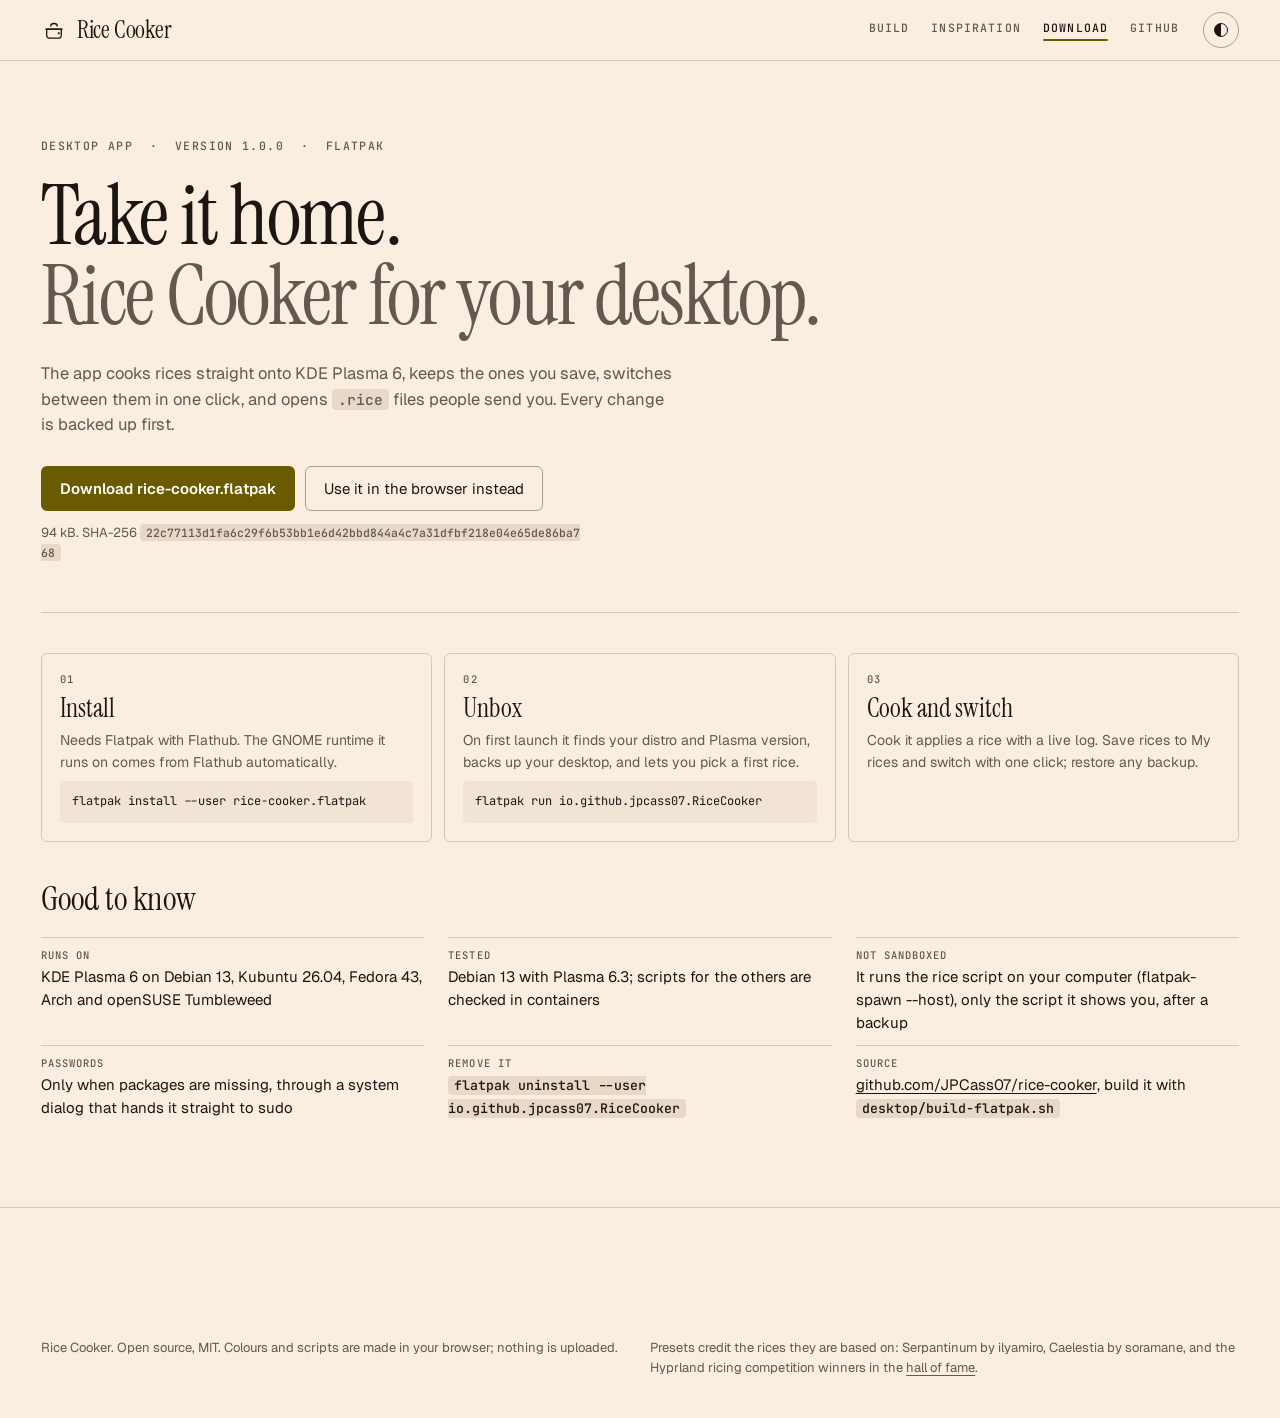
==== download.html @ 27a43679 "Real pages: Build, Inspiration and Download with their own tab titles and URLs - inspiration.html: c" ====
<!doctype html>
<html lang="en">
<head>
<meta charset="utf-8">
<meta name="viewport" content="width=device-width, initial-scale=1">
<title>Download · Rice Cooker</title>
<meta name="description" content="Download the Rice Cooker desktop app for KDE Plasma 6: a Flatpak that applies rices, keeps your saved ones and opens shared .rice files.">
<link rel="icon" href="data:image/svg+xml,%3Csvg xmlns=%22http://www.w3.org/2000/svg%22 viewBox=%220 0 32 32%22%3E%3Crect width=%2232%22 height=%2232%22 rx=%226%22 fill=%22%230A0A0A%22/%3E%3Cpath d=%22M7 15h18v7a4 4 0 0 1-4 4H11a4 4 0 0 1-4-4z%22 fill=%22none%22 stroke=%22%23E9E9E9%22 stroke-width=%221.6%22/%3E%3Cpath d=%22M6 15h20M12 11c0-2 2-3 4-3s4 1 4 3%22 fill=%22none%22 stroke=%22%23E9E9E9%22 stroke-width=%221.6%22 stroke-linecap=%22round%22/%3E%3Ccircle cx=%2222%22 cy=%2220%22 r=%221.5%22 fill=%22%23E6D675%22/%3E%3C/svg%3E">
<link rel="preconnect" href="https://fonts.googleapis.com">
<link rel="preconnect" href="https://fonts.gstatic.com" crossorigin>
<link href="https://fonts.googleapis.com/css2?family=Fira+Code:wght@400;500&family=Geist:wght@400;500;600&family=Instrument+Serif:ital@0;1&family=Inter:wght@400;500;600&family=JetBrains+Mono:wght@400;500;700&family=Noto+Sans:wght@400;500&display=swap" rel="stylesheet">
<script>try { const t = localStorage.getItem('rc.theme'); if (t) document.documentElement.dataset.theme = t; } catch (e) {}</script>
<link rel="stylesheet" href="css/style.css">
</head>
<body class="page">
<header class="nav">
  <div class="wrap nav-row">
    <a class="brand" href="index.html" aria-label="Rice Cooker home">
      <svg class="brand-icon" viewBox="0 0 32 32" aria-hidden="true"><path d="M7 15h18v7a4 4 0 0 1-4 4H11a4 4 0 0 1-4-4z"/><path d="M6 15h20M12 11c0-2 2-3 4-3s4 1 4 3"/><circle class="dot" cx="22" cy="20" r="1.5"/></svg>
      <span>Rice Cooker</span>
    </a>
    <nav class="links" aria-label="Pages">
      <a href="index.html">Build</a>
      <a href="inspiration.html">Inspiration</a>
      <a href="download.html" aria-current="page">Download</a>
      <a href="https://github.com/JPCass07/rice-cooker">GitHub</a>
    </nav>
    <button class="theme-btn" id="themeBtn" type="button" aria-label="Switch light or dark theme"><span class="sun"></span></button>
  </div>
</header>
<main class="wrap sub-page">
  <section class="sub-hero dl-hero">
    <div>
      <p class="kicker">Desktop app &nbsp;·&nbsp; Version 1.0.0 &nbsp;·&nbsp; Flatpak</p>
      <h1>Take it home.<br><span>Rice Cooker for your desktop.</span></h1>
      <p class="lede">The app cooks rices straight onto KDE Plasma 6, keeps the ones you save, switches between them in one click, and opens <code>.rice</code> files people send you. Every change is backed up first.</p>
      <div class="hero-cta">
        <a class="btn primary" href="https://github.com/JPCass07/rice-cooker/releases/latest/download/rice-cooker.flatpak">Download rice-cooker.flatpak</a>
        <a class="btn" href="index.html">Use it in the browser instead</a>
      </div>
      <p class="cta-note">94 kB. SHA-256 <code class="sha">22c77113d1fa6c29f6b53bb1e6d42bbd844a4c7a31dfbf218e04e65de86ba768</code></p>
    </div>
  </section>

  <section class="steps-grid">
    <div class="step-card"><span class="lab-mono">01</span><h3>Install</h3><p>Needs Flatpak with Flathub. The GNOME runtime it runs on comes from Flathub automatically.</p><pre class="code">flatpak install --user rice-cooker.flatpak</pre></div>
    <div class="step-card"><span class="lab-mono">02</span><h3>Unbox</h3><p>On first launch it finds your distro and Plasma version, backs up your desktop, and lets you pick a first rice.</p><pre class="code">flatpak run io.github.jpcass07.RiceCooker</pre></div>
    <div class="step-card"><span class="lab-mono">03</span><h3>Cook and switch</h3><p>Cook it applies a rice with a live log. Save rices to My rices and switch with one click; restore any backup.</p></div>
  </section>

  <section class="insp-section facts">
    <h2>Good to know</h2>
    <dl class="ub-facts">
      <div><dt>Runs on</dt><dd>KDE Plasma 6 on Debian 13, Kubuntu 26.04, Fedora 43, Arch and openSUSE Tumbleweed</dd></div>
      <div><dt>Tested</dt><dd>Debian 13 with Plasma 6.3; scripts for the others are checked in containers</dd></div>
      <div><dt>Not sandboxed</dt><dd>It runs the rice script on your computer (flatpak-spawn --host), only the script it shows you, after a backup</dd></div>
      <div><dt>Passwords</dt><dd>Only when packages are missing, through a system dialog that hands it straight to sudo</dd></div>
      <div><dt>Remove it</dt><dd><code>flatpak uninstall --user io.github.jpcass07.RiceCooker</code></dd></div>
      <div><dt>Source</dt><dd><a href="https://github.com/JPCass07/rice-cooker">github.com/JPCass07/rice-cooker</a>, build it with <code>desktop/build-flatpak.sh</code></dd></div>
    </dl>
  </section>
</main>
<footer class="foot wrap">
  <div class="foot-row">
    <span>Rice Cooker. Open source, MIT. Colours and scripts are made in your browser; nothing is uploaded.</span>
    <span>Presets credit the rices they are based on: Serpantinum by ilyamiro, Caelestia by soramane, and the Hyprland ricing competition winners in the <a href="https://hypr.land/hall_of_fame">hall of fame</a>.</span>
  </div>
</footer>
<script src="js/site.js"></script>
</body>
</html>
---- css/style.css ----
/* Rice Cooker. Design language shared with Julio's portfolio and Flytrap:
   near-black ground, one accent used sparingly, Instrument Serif headlines with a
   grey second line, Geist text, JetBrains Mono labels, hairline rules, strict grid.
   The chrome stays neutral; only --accent follows the rice you are building
   (app.js sets it, contrast-checked against the ground). The preview desktop
   gets the full palette through --p-* on #desk. */
:root {
  --ground: #0A0A0A;
  --surface: #121212;
  --surface-2: #1C1C1C;
  --ink: #E9E9E9;
  --ink-2: #929292;
  --line: rgba(255, 255, 255, .13);
  --line-2: rgba(255, 255, 255, .22);
  --accent: #E6D675;
  --on-accent: #0A0A0A;
  --ok: #4CC38A; --warn: #FFB000; --fail: #FF5555;

  --serif: "Instrument Serif", ui-serif, Georgia, serif;
  --sans: "Geist", ui-sans-serif, system-ui, sans-serif;
  --mono: "JetBrains Mono", ui-monospace, monospace;
  --step-hero: clamp(2.6rem, 6.6vw, 6.4rem);
  --step-h2: clamp(1.7rem, 2.6vw, 2.5rem);
  --radius: 6px;
  --max: 1440px;
  --margin: clamp(16px, 3.2vw, 48px);
  --gap: clamp(14px, 1.6vw, 24px);
  --ease: cubic-bezier(.2, .7, .2, 1);
  color-scheme: dark;
}
@media (prefers-color-scheme: light) {
  :root:not([data-theme="dark"]) {
    --ground: #FAEEE1; --surface: #F1E4D5; --surface-2: #E7D8C7;
    --ink: #1B1612; --ink-2: #625950; --line: rgba(41, 32, 24, .18); --line-2: rgba(41, 32, 24, .38);
    --ok: #1F7A4A; --warn: #8A6100; --fail: #C0362C; color-scheme: light;
  }
}
:root[data-theme="light"] {
  --ground: #FAEEE1; --surface: #F1E4D5; --surface-2: #E7D8C7;
  --ink: #1B1612; --ink-2: #625950; --line: rgba(41, 32, 24, .18); --line-2: rgba(41, 32, 24, .38);
  --ok: #1F7A4A; --warn: #8A6100; --fail: #C0362C; color-scheme: light;
}
:root[data-theme="dark"] { color-scheme: dark; }

/* ---------- base ---------- */
*, *::before, *::after { box-sizing: border-box; }
[hidden] { display: none !important; }
html { scroll-behavior: smooth; -webkit-text-size-adjust: 100%; }
body { margin: 0; background: var(--ground); color: var(--ink); font: 400 15px/1.55 var(--sans); -webkit-font-smoothing: antialiased; overflow-x: hidden; }
h1, h2, h3, p, ul, figure { margin: 0; }
ul { padding: 0; list-style: none; }
a { color: inherit; text-underline-offset: 3px; text-decoration-thickness: 1px; }
button, input, select, textarea { font: inherit; color: inherit; }
::selection { background: var(--accent); color: var(--on-accent); }
:focus-visible { outline: 2px solid var(--accent); outline-offset: 2px; }
code { font: 500 .88em var(--mono); background: var(--surface-2); padding: 1px 6px; border-radius: 4px; }
small { color: var(--ink-2); font-weight: 400; }
.wrap { width: 100%; max-width: var(--max); margin: 0 auto; padding: 0 var(--margin); }
.sub { color: var(--ink-2); }

/* ---------- nav ---------- */
.nav { position: sticky; top: 0; z-index: 30; background: color-mix(in srgb, var(--ground) 86%, transparent); backdrop-filter: blur(12px); border-bottom: 1px solid var(--line); }
.nav-row { display: flex; align-items: center; gap: 24px; height: 60px; }
.brand { display: flex; align-items: center; gap: 10px; text-decoration: none; margin-right: auto; }
.brand span { font: 400 24px/1 var(--serif); letter-spacing: -.01em; }
.brand-icon { width: 26px; height: 26px; fill: none; stroke: var(--ink); stroke-width: 1.6; stroke-linecap: round; stroke-linejoin: round; }
.brand-icon .dot { fill: var(--accent); stroke: none; }
.links { display: flex; gap: 22px; }
.links a { font: 500 11.5px var(--mono); text-transform: uppercase; letter-spacing: .1em; color: var(--ink-2); text-decoration: none; }
.links a:hover { color: var(--ink); }
.theme-btn { width: 36px; height: 36px; border-radius: 50%; border: 1px solid var(--line-2); background: transparent; cursor: pointer; display: grid; place-items: center; }
.theme-btn .sun { width: 14px; height: 14px; border-radius: 50%; background: linear-gradient(90deg, var(--ink) 50%, transparent 50%); border: 1.5px solid var(--ink); }

/* ---------- hero ---------- */
.hero { display: grid; grid-template-columns: repeat(12, minmax(0, 1fr)); column-gap: var(--gap); align-items: center; padding-top: clamp(40px, 6vw, 88px); padding-bottom: clamp(28px, 4vw, 56px); }
.hero-copy { grid-column: 1 / span 7; }
.kicker { font: 500 11.5px var(--mono); text-transform: uppercase; letter-spacing: .12em; color: var(--ink-2); margin-bottom: 22px; }
.hero h1 { font: 400 var(--step-hero)/.95 var(--serif); letter-spacing: -.02em; }
.hero h1 span { color: var(--ink-2); }
.lede { margin-top: 26px; max-width: 58ch; color: var(--ink-2); font-size: 16.5px; }
.pills { display: flex; flex-wrap: wrap; gap: 8px; margin-top: 26px; }
.pills li { font: 500 12px var(--mono); padding: 5px 12px; border: 1px solid var(--line-2); border-radius: 99px; }
.hero-art { grid-column: 8 / span 5; position: relative; }
.pen { width: 100%; height: auto; overflow: visible; }
.pen .rings circle { fill: none; stroke: var(--line); stroke-width: 1; }
.pen .ink { fill: none; stroke: var(--ink); stroke-width: 1.6; stroke-linecap: round; stroke-linejoin: round; }
.pen .thin { stroke-width: 1.1; stroke: var(--ink-2); }
.pen .led { fill: var(--accent); }
.pen .steam path { fill: none; stroke: var(--ink-2); stroke-width: 1.4; stroke-linecap: round; stroke-dasharray: 60; stroke-dashoffset: 60; animation: steam 3.2s var(--ease) infinite; }
.pen .steam path:nth-child(2) { animation-delay: .5s; }
.pen .steam path:nth-child(3) { animation-delay: 1s; }
@keyframes steam { 0% { stroke-dashoffset: 60; opacity: 0; } 30% { opacity: 1; } 70% { stroke-dashoffset: 0; opacity: .8; } 100% { stroke-dashoffset: -60; opacity: 0; } }
.label { position: absolute; font: 500 11px var(--mono); color: var(--ink-2); display: flex; align-items: center; gap: 8px; white-space: nowrap; }
.label::before { content: ''; width: 28px; height: 1px; background: var(--ink-2); }
.l1 { left: 0; top: 12%; }
.l2 { right: 0; bottom: 6%; flex-direction: row-reverse; }

/* ---------- toolbar ---------- */
.toolbar { display: flex; flex-wrap: wrap; align-items: end; gap: 16px 28px; padding-top: 18px; padding-bottom: 18px; border-top: 1px solid var(--line); border-bottom: 1px solid var(--line); }
.field { display: flex; flex-direction: column; gap: 6px; min-width: 0; }
.field.grow { flex: 1; }
.field > span, .lab-mono { font: 500 10.5px var(--mono); text-transform: uppercase; letter-spacing: .12em; color: var(--ink-2); }
.preset-bar { display: flex; flex-wrap: wrap; gap: 6px; }
select, input[type=text], input[type=url], input[type=number] {
  background: var(--surface); border: 1px solid var(--line-2); border-radius: var(--radius); padding: 7px 10px; min-height: 36px; max-width: 100%;
}
#presetSel { min-width: 220px; }
.btn { display: inline-flex; align-items: center; justify-content: center; gap: 6px; min-height: 36px; padding: 7px 13px; border-radius: var(--radius); cursor: pointer;
  background: transparent; border: 1px solid var(--line-2); white-space: nowrap; font-size: 13.5px; transition: border-color .15s, background .15s; }
.btn:hover { border-color: var(--ink); }
.btn.primary { background: var(--accent); color: var(--on-accent); border-color: transparent; font-weight: 600; }
.btn.primary:hover { filter: brightness(1.06); }
.btn.ghost { border-color: transparent; color: var(--ink-2); }
.btn.small { min-height: 30px; padding: 4px 10px; font-size: 12.5px; }
.btn[disabled] { opacity: .4; cursor: not-allowed; }
.seg { display: inline-flex; flex-wrap: wrap; border: 1px solid var(--line-2); border-radius: var(--radius); padding: 3px; gap: 2px; }
.seg button { border: 0; background: transparent; padding: 6px 11px; border-radius: 4px; cursor: pointer; min-height: 30px; font-size: 13px; color: var(--ink-2); }
.seg button:hover { color: var(--ink); }
.seg button[aria-pressed=true] { background: var(--ink); color: var(--ground); font-weight: 600; }
.seg.small button { padding: 4px 10px; min-height: 28px; font-size: 12.5px; }

/* ---------- layout ---------- */
.layout { display: grid; gap: var(--gap); padding-top: var(--gap); padding-bottom: 60px; grid-template-columns: minmax(320px, 400px) minmax(0, 1fr); grid-template-areas: "controls stage" "controls output"; align-items: start; }
.controls { grid-area: controls; position: sticky; top: 76px; max-height: calc(100vh - 92px); display: flex; flex-direction: column; border: 1px solid var(--line); border-radius: var(--radius); background: var(--surface); overflow: hidden; }
.stage { grid-area: stage; min-width: 0; }
.output { grid-area: output; min-width: 0; border-top: 1px solid var(--line); padding-top: 28px; margin-top: 12px; }

.tabs-wrap { position: relative; border-bottom: 1px solid var(--line); flex-shrink: 0; }
.tabs { position: relative; flex-shrink: 0; display: flex; overflow-x: auto; scrollbar-width: none; overscroll-behavior-x: contain; }
.tabs::-webkit-scrollbar { display: none; }
.tabs button { flex: 0 0 auto; border: 0; background: none; cursor: pointer; padding: 14px 14px 12px; display: flex; align-items: baseline; gap: 6px;
  font: 500 11px var(--mono); text-transform: uppercase; letter-spacing: .08em; color: var(--ink-2); white-space: nowrap; transition: color .25s var(--ease); }
.tabs button b { font-weight: 500; opacity: .55; }
.tabs button:hover { color: var(--ink); }
.tabs button[aria-selected=true] { color: var(--ink); }
.tabs button[aria-selected=true] b { opacity: 1; color: var(--accent); }
.tab-ink { position: absolute; left: 0; bottom: 0; height: 2px; width: 0; background: var(--accent); border-radius: 2px; transition: transform .45s var(--ease), width .45s var(--ease); pointer-events: none; }
/* fades say "there's more this way" and sit over the strip edges */
.tabs-row { display: flex; align-items: stretch; }
.strip-box { position: relative; flex: 1; min-width: 0; }
.strip-box::before, .strip-box::after { content: ''; position: absolute; top: 0; bottom: 0; width: 44px; pointer-events: none; opacity: 0; transition: opacity .25s; z-index: 1; }
.strip-box::before { left: 0; background: linear-gradient(90deg, var(--surface), transparent); }
.strip-box::after { right: 0; background: linear-gradient(270deg, var(--surface), transparent); }
.strip-box.more-l::before, .strip-box.more-r::after { opacity: 1; }
/* Inspiration: a keynote pinned beside the stages, not one of them */
.keynote { flex: none; display: flex; align-items: center; gap: 7px; border: 0; border-left: 1px solid var(--line); background: none; cursor: pointer; padding: 0 14px;
  font: italic 400 17px var(--serif); color: var(--ink-2); transition: color .2s, background .2s; }
.keynote::before { content: ''; width: 6px; height: 6px; border-radius: 50%; background: var(--accent); opacity: .7; }
.keynote:hover { color: var(--ink); }
.keynote[aria-pressed=true] { color: var(--ink); background: color-mix(in srgb, var(--accent) 12%, transparent); }
.keynote[aria-pressed=true]::before { opacity: 1; }
.tab-ink { transition: transform .45s var(--ease), width .45s var(--ease), opacity .2s; }
.stage-meter { padding: 10px 16px 12px; border-top: 1px solid var(--line); }
.sm-text { display: flex; justify-content: space-between; gap: 10px; font: 500 10.5px var(--mono); text-transform: uppercase; letter-spacing: .08em; color: var(--ink-2); margin-bottom: 8px; }
.sm-text b { color: var(--ink); font-weight: 500; margin-left: 6px; }
.sm-bar { display: flex; gap: 4px; }
.sm-bar button { flex: 1; height: 4px; border: 0; padding: 0; border-radius: 4px; background: var(--line-2); cursor: pointer; transition: background .35s var(--ease), transform .2s var(--ease); }
.sm-bar button:hover { transform: scaleY(1.8); }
.sm-bar button.done { background: color-mix(in srgb, var(--accent) 55%, transparent); }
.sm-bar button.on { background: var(--accent); }
.up-next { display: flex; align-items: center; justify-content: space-between; gap: 10px; margin-top: 28px; padding-top: 16px; border-top: 1px solid var(--line); }
.up-next .btn b { font: 500 11px var(--mono); color: var(--accent); }
.tab-body { overflow-y: auto; padding: 20px 18px 30px; }

.group { margin-bottom: 26px; }
.group > h3 { font: 400 24px/1.1 var(--serif); margin-bottom: 12px; display: flex; flex-wrap: wrap; align-items: baseline; gap: 8px; }
.group > h3 small { font: 500 10.5px var(--mono); text-transform: uppercase; letter-spacing: .1em; }
.hint { color: var(--ink-2); font-size: 13px; margin: 4px 0 10px; }
.row { display: grid; gap: 6px; margin-bottom: 14px; }
.row > label, .row > .lab { font: 500 10.5px var(--mono); text-transform: uppercase; letter-spacing: .1em; color: var(--ink-2); display: flex; justify-content: space-between; gap: 8px; align-items: center; }
.row > label b { font-weight: 500; color: var(--ink); text-transform: none; letter-spacing: 0; }
.row select { width: 100%; }
.row-inline { display: flex; flex-wrap: wrap; align-items: center; gap: 8px; }

.toggle { display: flex; align-items: center; gap: 11px; padding: 8px 0; cursor: pointer; font-size: 14px; border-bottom: 1px solid var(--line); }
.toggle input { appearance: none; width: 32px; height: 18px; border-radius: 99px; border: 1px solid var(--line-2); background: transparent; position: relative; cursor: pointer; flex-shrink: 0; margin: 0; transition: background .15s; }
.toggle input::after { content: ''; position: absolute; top: 2px; left: 2px; width: 12px; height: 12px; border-radius: 50%; background: var(--ink-2); transition: transform .15s var(--ease); }
.toggle input:checked { background: var(--accent); border-color: var(--accent); }
.toggle input:checked::after { transform: translateX(14px); background: var(--on-accent); }
.toggle .t-text { flex: 1; }
input[type=range] { width: 100%; accent-color: var(--accent); }

.cdots { display: inline-flex; gap: 3px; }
.cdot { width: 7px; height: 7px; border-radius: 50%; background: var(--ok); }
.cdot.alt { background: var(--warn); }
.cdot.no { background: var(--fail); }
.incompat { font-size: 13px; color: var(--fail); border: 1px solid color-mix(in srgb, var(--fail) 45%, transparent); border-radius: var(--radius); padding: 8px 11px; margin-top: 6px; line-height: 1.45; }
.altnote { font-size: 12.5px; color: var(--warn); margin-top: 4px; }

/* palette cards */
.pal-grid { display: grid; grid-template-columns: repeat(auto-fill, minmax(108px, 1fr)); gap: 8px; }
.pal { border: 1px solid var(--line-2); border-radius: var(--radius); padding: 8px; cursor: pointer; text-align: left; display: flex; flex-direction: column; gap: 7px; background: var(--pb, #111); color: var(--pf, #eee); min-height: 62px; }
.pal[aria-pressed=true] { outline: 2px solid var(--accent); outline-offset: 2px; }
.pal .nm { font-size: 11.5px; font-weight: 600; line-height: 1.2; }
.sw { display: flex; height: 10px; border-radius: 3px; overflow: hidden; }
.sw i { flex: 1; }
.pal-edit { display: grid; grid-template-columns: repeat(auto-fill, minmax(86px, 1fr)); gap: 8px; }
.pal-edit label { display: flex; align-items: center; gap: 7px; font: 11px var(--mono); color: var(--ink-2); }
.pal-edit input[type=color] { width: 26px; height: 26px; border: 1px solid var(--line-2); border-radius: 5px; padding: 0; background: none; cursor: pointer; flex-shrink: 0; }
.pal-edit input[type=color]::-webkit-color-swatch-wrapper { padding: 2px; }
.pal-edit input[type=color]::-webkit-color-swatch { border: 0; border-radius: 3px; }

/* wallpapers */
.drop { border: 1px dashed var(--line-2); border-radius: var(--radius); padding: 18px; text-align: center; cursor: pointer; color: var(--ink-2); display: block; font-size: 13px; transition: border-color .15s; }
.drop:hover, .drop.over { border-color: var(--accent); }
.drop strong { color: var(--ink); display: block; font: 400 20px var(--serif); margin-bottom: 2px; }
.samples { display: flex; flex-wrap: wrap; gap: 6px; margin-top: 10px; }
.samples button { width: 58px; height: 36px; border-radius: 4px; border: 1px solid var(--line-2); background-size: cover; background-position: center; cursor: pointer; }
.url-row { display: flex; gap: 6px; margin-top: 10px; }
.url-row input { flex: 1; min-width: 0; }
.walls { display: flex; flex-direction: column; gap: 10px; margin-top: 14px; }
.wall { border: 1px solid var(--line); border-radius: var(--radius); padding: 9px; display: grid; gap: 8px; grid-template-columns: 92px 1fr; }
.wall.active { border-color: var(--accent); }
.wall .th { width: 92px; height: 58px; border-radius: 4px; background-size: cover; background-position: center; background-color: #000; position: relative; }
.wall .th b { position: absolute; left: 4px; top: 4px; font: 600 9.5px var(--mono); background: var(--accent); color: var(--on-accent); border-radius: 3px; padding: 0 4px; letter-spacing: .06em; }
.wall .meta { min-width: 0; display: flex; flex-direction: column; gap: 5px; }
.wall .fn { font: 12px var(--mono); white-space: nowrap; overflow: hidden; text-overflow: ellipsis; }
.wall .acts { display: flex; flex-wrap: wrap; gap: 4px; }
.wall .sugg { grid-column: 1 / -1; display: grid; grid-template-columns: repeat(auto-fill, minmax(96px, 1fr)); gap: 6px; }
.extracted { display: flex; height: 7px; border-radius: 2px; overflow: hidden; }

/* panel layout cards */
.layouts { display: grid; grid-template-columns: repeat(2, 1fr); gap: 8px; }
.lay { border: 1px solid var(--line); border-radius: var(--radius); padding: 8px; cursor: pointer; background: transparent; text-align: left; }
.lay:hover { border-color: var(--line-2); }
.lay[aria-pressed=true] { border-color: var(--accent); }
.lay .mini { height: 54px; border-radius: 4px; background: var(--surface-2); position: relative; margin-bottom: 7px; overflow: hidden; }
.lay .mini i { position: absolute; background: var(--ink-2); opacity: .55; }
.lay[aria-pressed=true] .mini i { background: var(--accent); opacity: 1; }
.lay .t { font-size: 13px; font-weight: 500; display: block; line-height: 1.3; }
.lay .h { font: 500 10px var(--mono); text-transform: uppercase; letter-spacing: .08em; color: var(--ink-2); }

/* inspiration */
.ideas { display: flex; flex-direction: column; }
.idea { border-top: 1px solid var(--line); padding: 11px 0; }
.idea a { font-weight: 500; text-decoration: none; }
.idea a:hover { text-decoration: underline; }
.idea p { margin: 3px 0 0; font-size: 13px; color: var(--ink-2); }
.tag { display: inline-block; font: 500 10px var(--mono); padding: 1px 7px; border-radius: 99px; border: 1px solid var(--line-2); color: var(--ink-2); margin-left: 6px; vertical-align: 1px; text-transform: uppercase; letter-spacing: .06em; }
.tag.yes { color: var(--ok); border-color: color-mix(in srgb, var(--ok) 45%, transparent); }
.tag.gold { color: var(--accent); border-color: color-mix(in srgb, var(--accent) 55%, transparent); }

/* ---------- stage ---------- */
.stage-head { display: flex; flex-wrap: wrap; align-items: baseline; gap: 10px 18px; margin-bottom: 12px; }
.stage-head h2, .out-head h2 { font: 400 var(--step-h2)/1 var(--serif); letter-spacing: -.01em; margin-right: auto; }
.stage-head h2 #riceName { cursor: text; }
.play { display: flex; flex-wrap: wrap; gap: 6px; }
.credit { font-size: 13.5px; color: var(--ink-2); margin: -2px 0 12px; max-width: 80ch; }
.credit b { color: var(--ink); font-weight: 500; }
.desk-frame { border-radius: 10px; padding: 6px; border: 1px solid var(--line); background: var(--surface); }
.compat { margin-top: 18px; }
.compat-card { border: 1px solid var(--line); border-radius: var(--radius); padding: 16px 18px; }
.compat-card h3 { font: 400 22px var(--serif); margin-bottom: 8px; }
.ctable { width: 100%; border-collapse: collapse; font-size: 13px; }
.ctable th, .ctable td { padding: 7px 6px; border-bottom: 1px solid var(--line); text-align: center; }
.ctable th:first-child, .ctable td:first-child { text-align: left; }
.ctable th { font: 500 10.5px var(--mono); text-transform: uppercase; letter-spacing: .08em; color: var(--ink-2); }
.ctable th.cur { color: var(--ink); }
.ctable td.cur { background: color-mix(in srgb, var(--ink) 4%, transparent); }
.ci { font: 600 11px var(--mono); white-space: nowrap; }
.ci.ok { color: var(--ok); } .ci.alt { color: var(--warn); } .ci.no { color: var(--fail); }
.cwarn { margin: 12px 0 0; display: flex; flex-direction: column; gap: 6px; }
.table-wrap { overflow-x: auto; }

/* ---------- output ---------- */
.out-head { display: flex; flex-wrap: wrap; align-items: baseline; gap: 10px 14px; }
.out-actions { display: flex; gap: 6px; flex-wrap: wrap; }
.out-help { color: var(--ink-2); font-size: 14px; margin: 12px 0 18px; }
.stepc { border: 1px solid var(--line); border-radius: var(--radius); margin-bottom: 10px; overflow: hidden; }
.stepc header { display: flex; align-items: center; gap: 12px; padding: 10px 12px; border-bottom: 1px solid var(--line); }
.stepc header .n { font: 500 11px var(--mono); color: var(--ink-2); min-width: 22px; }
.stepc header h3 { font-size: 14.5px; flex: 1; font-weight: 500; }
.stepc .note { font-size: 13px; color: var(--ink-2); padding: 9px 12px 0; margin: 0; }
pre.code { margin: 0; padding: 11px 12px; overflow: auto; font: 12px/1.6 var(--mono); max-height: 260px; white-space: pre; tab-size: 2; background: var(--surface); }
pre.code.full { max-height: 72vh; border: 1px solid var(--line); border-radius: var(--radius); }
pre.code .c { color: var(--ink-2); }
.stepc.collapsed pre.code { max-height: 132px; mask-image: linear-gradient(#000 55%, transparent); }
.expand { width: 100%; border: 0; border-top: 1px solid var(--line); background: none; padding: 7px; cursor: pointer; color: var(--ink-2); font: 500 11px var(--mono); text-transform: uppercase; letter-spacing: .08em; }

/* ---------- footer ---------- */
.foot { border-top: 1px solid var(--line); padding-top: clamp(48px, 7vw, 96px); padding-bottom: 40px; }
.foot-big { font: 400 clamp(2rem, 4.6vw, 4.4rem)/.98 var(--serif); letter-spacing: -.02em; }
.foot-big span { color: var(--ink-2); }
.foot-row { display: grid; grid-template-columns: 1fr 1fr; gap: var(--gap); margin-top: 40px; color: var(--ink-2); font-size: 13px; }
.toast { position: fixed; left: 50%; bottom: 22px; transform: translate(-50%, 30px); opacity: 0; pointer-events: none; background: var(--ink); color: var(--ground); padding: 10px 16px; border-radius: var(--radius); font-weight: 500; font-size: 14px; transition: .25s var(--ease); z-index: 50; max-width: calc(100vw - 32px); }
.toast.show { opacity: 1; transform: translate(-50%, 0); }

/* ---------- responsive ---------- */
@media (max-width: 1060px) {
  .layout { grid-template-columns: 1fr; grid-template-areas: "stage" "controls" "output"; }
  .controls { position: static; max-height: none; }
  .hero-copy { grid-column: 1 / -1; }
  .hero-art { grid-column: 3 / span 8; margin-top: 28px; max-width: 420px; }
}
@media (max-width: 640px) {
  .links { display: none; }
  .hero-art { grid-column: 1 / -1; }
  .label { display: none; }
  .layouts { grid-template-columns: 1fr 1fr; }
  .wall { grid-template-columns: 70px 1fr; }
  .wall .th { width: 70px; height: 46px; }
  .foot-row { grid-template-columns: 1fr; }
  #presetSel { min-width: 0; width: 100%; }
}
@media (prefers-reduced-motion: reduce) {
  *, *::before, *::after { animation: none !important; transition: none !important; }
  html { scroll-behavior: auto; }
}

/* ---------- desktop app (js/appmode.js) ---------- */
.app-mode .hero, .app-mode .foot-big, .app-mode .links a[href="#commands"] { display: none; }
.app-mode .foot { padding-top: 28px; }
.app-mode .foot-row { margin-top: 0; }
.rc-modal-back { position: fixed; inset: 0; z-index: 60; background: color-mix(in srgb, var(--ground) 72%, transparent); backdrop-filter: blur(10px); display: grid; place-items: center; padding: 16px; }
.rc-modal { position: relative; width: min(520px, 100%); max-height: calc(100vh - 32px); overflow: auto; background: var(--surface); border: 1px solid var(--line-2); border-radius: 10px; padding: 28px; box-shadow: 0 30px 80px rgba(0,0,0,.45); }
.rc-modal.wide { width: min(760px, 100%); padding: 36px 40px; }
.rc-modal h2 { font: 400 clamp(1.9rem, 3.6vw, 3rem)/1 var(--serif); letter-spacing: -.01em; }
.rc-modal h2 span { color: var(--ink-2); }
.rc-x { position: absolute; top: 12px; right: 12px; width: 32px; height: 32px; border-radius: 50%; border: 1px solid var(--line-2); background: none; cursor: pointer; font-size: 18px; color: var(--ink-2); }
.rc-p { color: var(--ink-2); margin-top: 14px; font-size: 15px; max-width: 60ch; }
.rc-p.small { font-size: 13px; }
.rc-actions { display: flex; flex-wrap: wrap; justify-content: flex-end; gap: 8px; margin-top: 24px; }
.ub .kicker { margin-bottom: 12px; }
.ub0 { text-align: center; }
.ub0 .rc-p { margin-left: auto; margin-right: auto; }
.ub0 .rc-actions { justify-content: center; }
.ub-dots { display: flex; justify-content: center; gap: 6px; margin-top: 22px; }
.ub-dots i { width: 6px; height: 6px; border-radius: 50%; background: var(--line-2); }
.ub-dots i.on { background: var(--accent); width: 18px; border-radius: 9px; }
.unbox-art { width: min(320px, 80%); display: block; margin: 0 auto 10px; overflow: visible; }
.unbox-art .box-label { font: 500 9px var(--mono); letter-spacing: .3em; fill: var(--ink-2); }
.unbox-art .cooker { opacity: 0; transform: translateY(40px); transition: opacity .6s .5s, transform .9s .4s var(--ease); }
.unbox-art .lid { transition: transform .7s var(--ease); }
.unbox-art .lid-l { transform-origin: 70px 120px; }
.unbox-art .lid-r { transform-origin: 250px 120px; }
.unbox-art .box { transition: opacity .5s .7s, transform .8s .5s var(--ease); }
.unbox-art.open .lid-l { transform: rotate(-120deg); }
.unbox-art.open .lid-r { transform: rotate(120deg); }
.unbox-art.open .box { opacity: 0; transform: translateY(30px); }
.unbox-art.open .cooker { opacity: 1; transform: translateY(-6px); }
.ub-facts { display: grid; grid-template-columns: 1fr 1fr; gap: 0 24px; margin: 22px 0 6px; }
.ub-facts div { border-top: 1px solid var(--line); padding: 10px 0; }
.ub-facts dt { font: 500 10.5px var(--mono); text-transform: uppercase; letter-spacing: .1em; color: var(--ink-2); }
.ub-facts dd { margin: 3px 0 0; font-size: 15px; }
.ub-grid { display: grid; grid-template-columns: repeat(3, 1fr); gap: 8px; margin-top: 20px; }
.ub-card { border: 1px solid var(--line-2); border-radius: var(--radius); padding: 12px; text-align: left; display: flex; flex-direction: column; gap: 8px; cursor: pointer; min-height: 92px; }
.ub-card[aria-pressed=true] { outline: 2px solid var(--accent); outline-offset: 2px; }
.ub-card small { font: 500 10px var(--mono); text-transform: uppercase; letter-spacing: .08em; }
.rc-lines { margin: 0; font: 12px/1.55 var(--mono); max-height: 260px; overflow: auto; white-space: pre-wrap; word-break: break-word; color: var(--ink-2); }
.rc-lines.mini { max-height: 120px; margin-top: 14px; }
.rc-lines .step { color: var(--ink); margin-top: 6px; }
.rc-lines .warn { color: var(--warn); }
.rc-log { position: fixed; right: 18px; bottom: 18px; z-index: 55; width: min(520px, calc(100vw - 36px)); background: var(--surface); border: 1px solid var(--line-2); border-radius: 10px; padding: 16px 18px; box-shadow: 0 24px 60px rgba(0,0,0,.4); }
.rc-log header { display: flex; justify-content: space-between; align-items: start; gap: 12px; }
.rc-log h3 { font: 400 24px/1.1 var(--serif); }
.rc-progress { height: 3px; background: var(--line); border-radius: 9px; margin: 12px 0 8px; overflow: hidden; }
.rc-progress i { display: block; height: 100%; width: 3%; background: var(--accent); transition: width .4s var(--ease); }
.rc-log.bad .rc-progress i { background: var(--fail); }
.rc-step { font-size: 13.5px; margin-bottom: 8px; }
.rc-log footer { margin-top: 10px; display: flex; justify-content: flex-end; }
.rc-log footer:empty { display: none; }
.shelf { display: grid; grid-template-columns: repeat(auto-fill, minmax(150px, 1fr)); gap: 8px; }
.shelf-card { border: 1px solid var(--line); border-radius: var(--radius); overflow: hidden; }
.sc-top { padding: 12px; display: flex; flex-direction: column; gap: 8px; min-height: 66px; }
.sc-top b { font-weight: 600; font-size: 13.5px; }
.sc-acts { display: flex; flex-wrap: wrap; gap: 4px; padding: 8px; border-top: 1px solid var(--line); }
.backups { display: flex; flex-direction: column; }
.bk { display: flex; justify-content: space-between; align-items: center; gap: 10px; border-top: 1px solid var(--line); padding: 9px 0; font-size: 14px; }
@media (max-width: 640px) { .ub-grid { grid-template-columns: 1fr 1fr; } .ub-facts { grid-template-columns: 1fr; } .rc-modal.wide { padding: 26px 20px; } }

/* ---------- hero calls to action ---------- */
.hero-cta { display: flex; flex-wrap: wrap; gap: 10px; margin-top: 28px; }
.hero-cta .btn { min-height: 44px; padding: 10px 18px; font-size: 15px; text-decoration: none; }
.cta-note { margin-top: 12px; font-size: 13px; color: var(--ink-2); max-width: 60ch; }
.app-mode .dl-link { display: none; }

/* ---------- sharing ---------- */
.share-opt { display: flex; align-items: center; justify-content: space-between; gap: 18px; border-top: 1px solid var(--line); padding: 16px 0; margin-top: 10px; }
.share-opt:first-of-type { margin-top: 22px; }
.share-opt b { font-weight: 500; font-size: 15px; }
.share-opt .rc-p { margin-top: 4px; }
.share-opt .btn { flex: none; }
.arrived { margin-top: 20px; border: 1px solid var(--line-2); border-radius: var(--radius); padding: 14px; display: flex; flex-direction: column; gap: 10px; }
.arrived b { font-weight: 600; }
.app-bar { display: flex; flex-wrap: wrap; align-items: center; justify-content: space-between; gap: 10px 20px; padding-top: 12px; padding-bottom: 12px; border-top: 1px solid var(--line); font-size: 14px; }
.app-bar b { font-weight: 600; }
@media (max-width: 640px) { .share-opt { flex-direction: column; align-items: stretch; } }

/* ---------- Inspiration and Download pages ---------- */
.links a[aria-current=page] { color: var(--ink); }
.links a[aria-current=page]::after { content: ''; display: block; height: 2px; margin-top: 4px; background: var(--accent); border-radius: 2px; }
.app-mode .links { display: none; }
body.page { --accent: #E6D675; --on-accent: #0A0A0A; }
:root[data-theme="light"] body.page { --accent: #6B5B00; --on-accent: #FFFFFF; }
@media (prefers-color-scheme: light) { :root:not([data-theme="dark"]) body.page { --accent: #6B5B00; --on-accent: #FFFFFF; } }
.sub-page { padding-bottom: 64px; }
.sub-hero { padding: clamp(40px, 6vw, 88px) 0 clamp(28px, 4vw, 48px); border-bottom: 1px solid var(--line); }
.sub-hero h1 { font: 400 var(--step-hero)/.95 var(--serif); letter-spacing: -.02em; }
.sub-hero h1 span { color: var(--ink-2); }
.insp-section { padding: 40px 0 8px; }
.insp-section > h2 { font: 400 var(--step-h2)/1 var(--serif); margin-bottom: 20px; }
.insp-section > h2 .sub { font-size: .55em; }
.insp-section .seg { margin-bottom: 16px; }
.win-grid { display: grid; grid-template-columns: repeat(auto-fill, minmax(260px, 1fr)); gap: 12px; }
.win-card { border: 1px solid var(--line); border-radius: var(--radius); padding: 16px; display: flex; flex-direction: column; gap: 6px; }
.win-card .place { font: 500 10.5px var(--mono); text-transform: uppercase; letter-spacing: .1em; color: var(--accent); }
.win-card h3 { font: 400 24px/1.1 var(--serif); }
.win-card h3 a { text-decoration: none; }
.win-card h3 a:hover { text-decoration: underline; }
.win-card p { color: var(--ink-2); font-size: 14px; }
.ideas.cols { display: grid; grid-template-columns: repeat(auto-fill, minmax(300px, 1fr)); column-gap: 28px; }
.steps-grid { display: grid; grid-template-columns: repeat(3, 1fr); gap: 12px; padding-top: 40px; }
.step-card { border: 1px solid var(--line); border-radius: var(--radius); padding: 18px; display: flex; flex-direction: column; gap: 8px; min-width: 0; }
.step-card h3 { font: 400 26px/1.1 var(--serif); }
.step-card p { color: var(--ink-2); font-size: 14px; }
.step-card pre.code { border-radius: 4px; white-space: pre-wrap; word-break: break-all; }
.sha { word-break: break-all; }
.facts .ub-facts { grid-template-columns: repeat(3, 1fr); }
@media (max-width: 900px) { .steps-grid, .facts .ub-facts { grid-template-columns: 1fr; } }
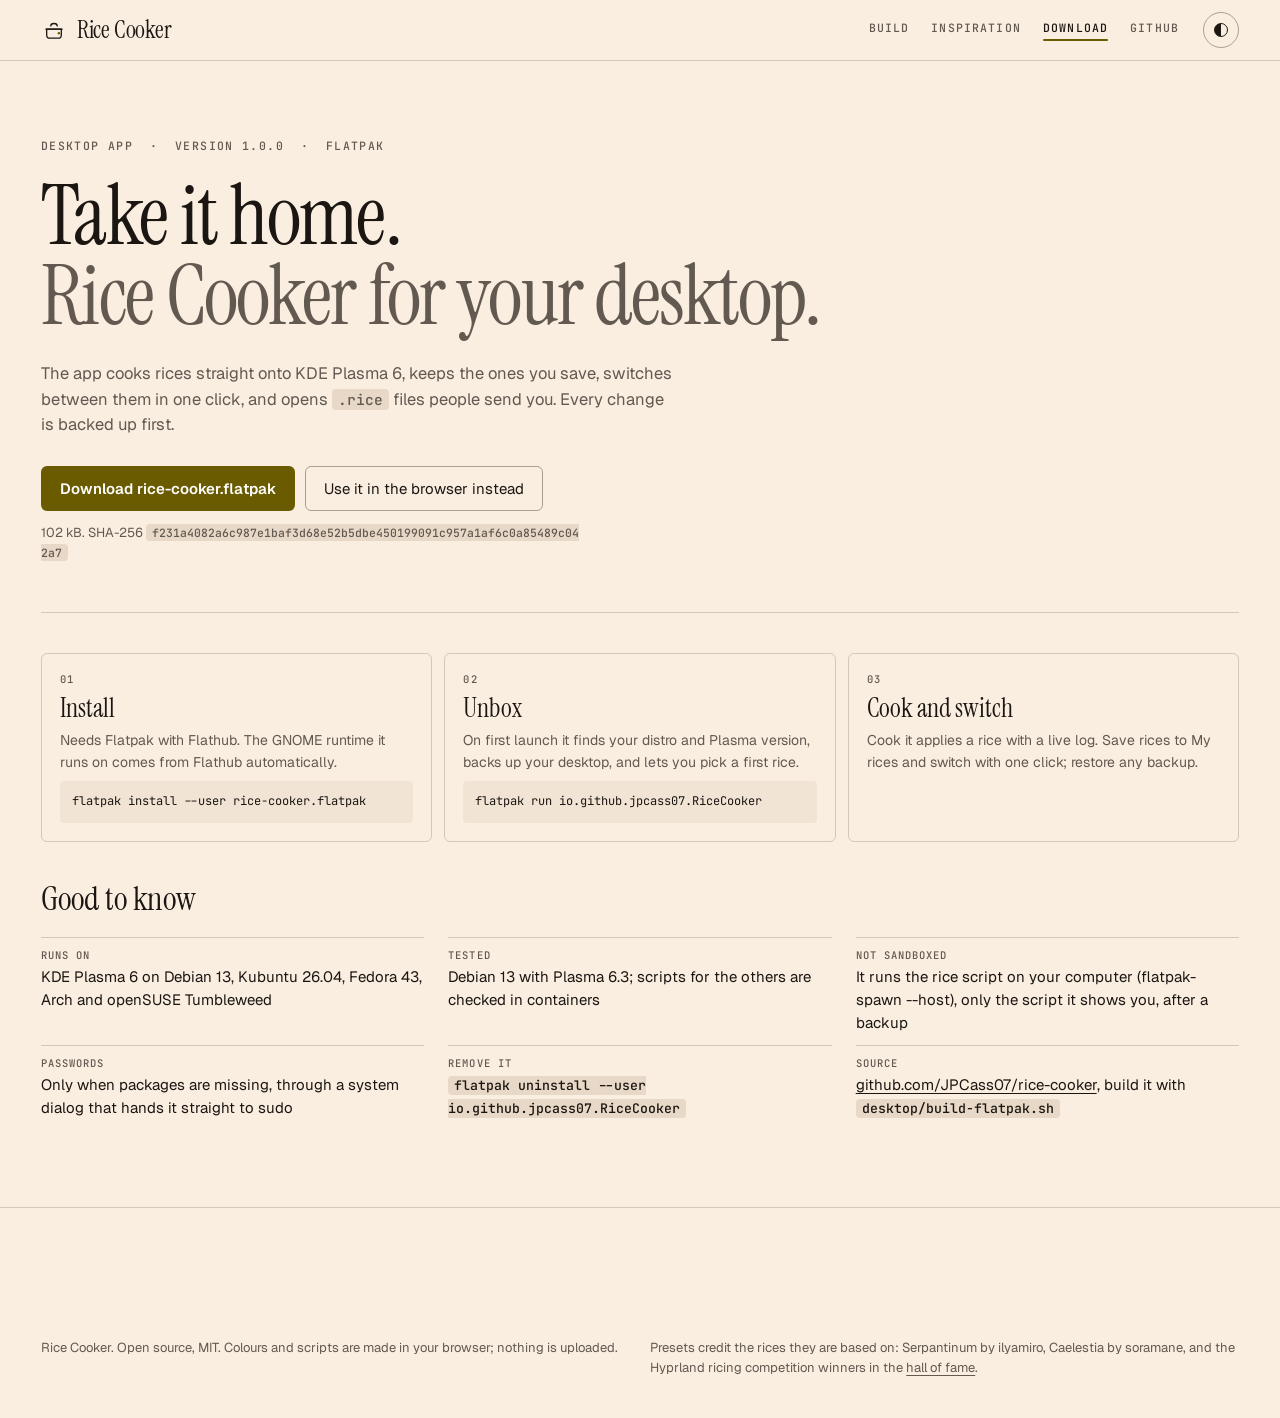
==== commit a1b0ca40: "Login screen styles, widget library, KDE window title - Rice Cooker SDDM theme (Qt 6): blur, clean a" ====
--- a/download.html
+++ b/download.html
@@ -38,7 +38,7 @@
         <a class="btn primary" href="https://github.com/JPCass07/rice-cooker/releases/latest/download/rice-cooker.flatpak">Download rice-cooker.flatpak</a>
         <a class="btn" href="index.html">Use it in the browser instead</a>
       </div>
-      <p class="cta-note">94 kB. SHA-256 <code class="sha">22c77113d1fa6c29f6b53bb1e6d42bbd844a4c7a31dfbf218e04e65de86ba768</code></p>
+      <p class="cta-note">102 kB. SHA-256 <code class="sha">f231a4082a6c987e1baf3d68e52b5dbe450199091c957a1af6c0a85489c042a7</code></p>
     </div>
   </section>
 
--- a/css/style.css
+++ b/css/style.css
@@ -417,3 +417,7 @@
 .sha { word-break: break-all; }
 .facts .ub-facts { grid-template-columns: repeat(3, 1fr); }
 @media (max-width: 900px) { .steps-grid, .facts .ub-facts { grid-template-columns: 1fr; } }
+
+.wlib-pick { display: flex; flex-wrap: wrap; gap: 6px; }
+.chip { border: 1px solid var(--line-2); background: none; border-radius: 99px; padding: 5px 11px; font-size: 13px; cursor: pointer; color: var(--ink-2); }
+.chip[aria-pressed=true] { background: var(--accent); color: var(--on-accent); border-color: transparent; }
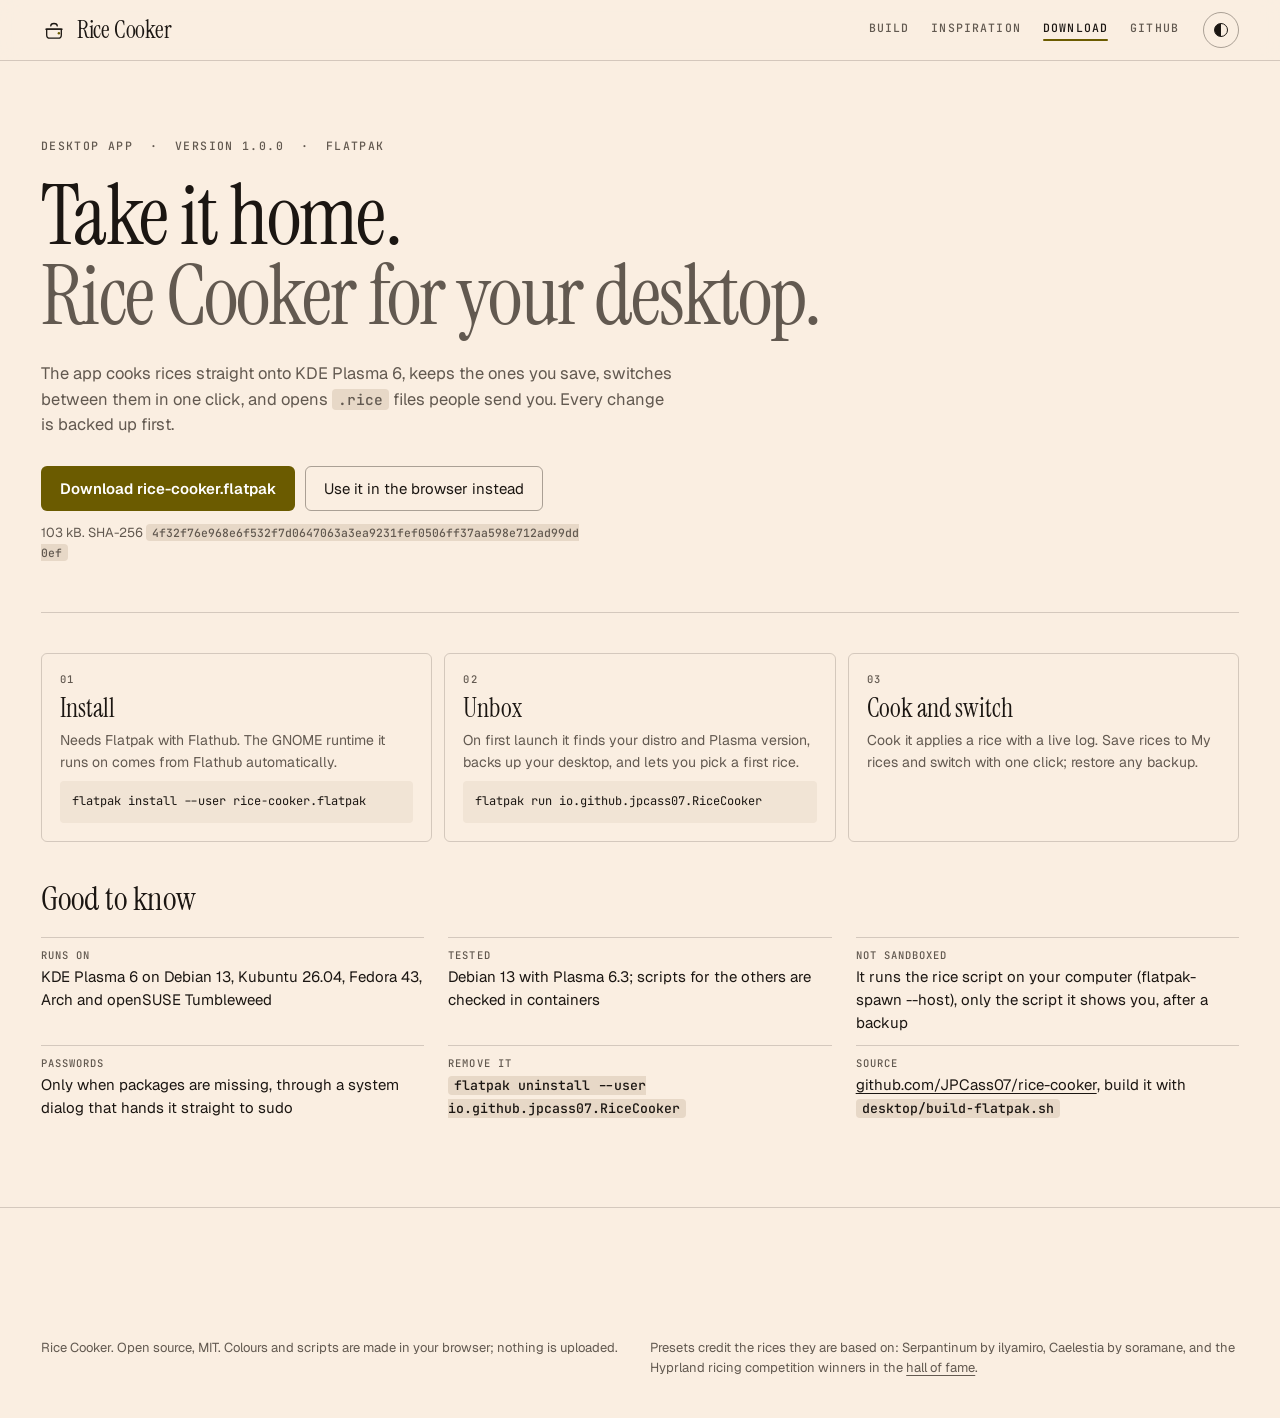
==== commit 09bccf96: "Desktop widgets: replace instead of stacking, no duplicates, weather units, honest preview - One des" ====
--- a/download.html
+++ b/download.html
@@ -38,7 +38,7 @@
         <a class="btn primary" href="https://github.com/JPCass07/rice-cooker/releases/latest/download/rice-cooker.flatpak">Download rice-cooker.flatpak</a>
         <a class="btn" href="index.html">Use it in the browser instead</a>
       </div>
-      <p class="cta-note">102 kB. SHA-256 <code class="sha">f231a4082a6c987e1baf3d68e52b5dbe450199091c957a1af6c0a85489c042a7</code></p>
+      <p class="cta-note">103 kB. SHA-256 <code class="sha">4f32f76e968e6f532f7d0647063a3ea9231fef0506ff37aa598e712ad99dd0ef</code></p>
     </div>
   </section>
 
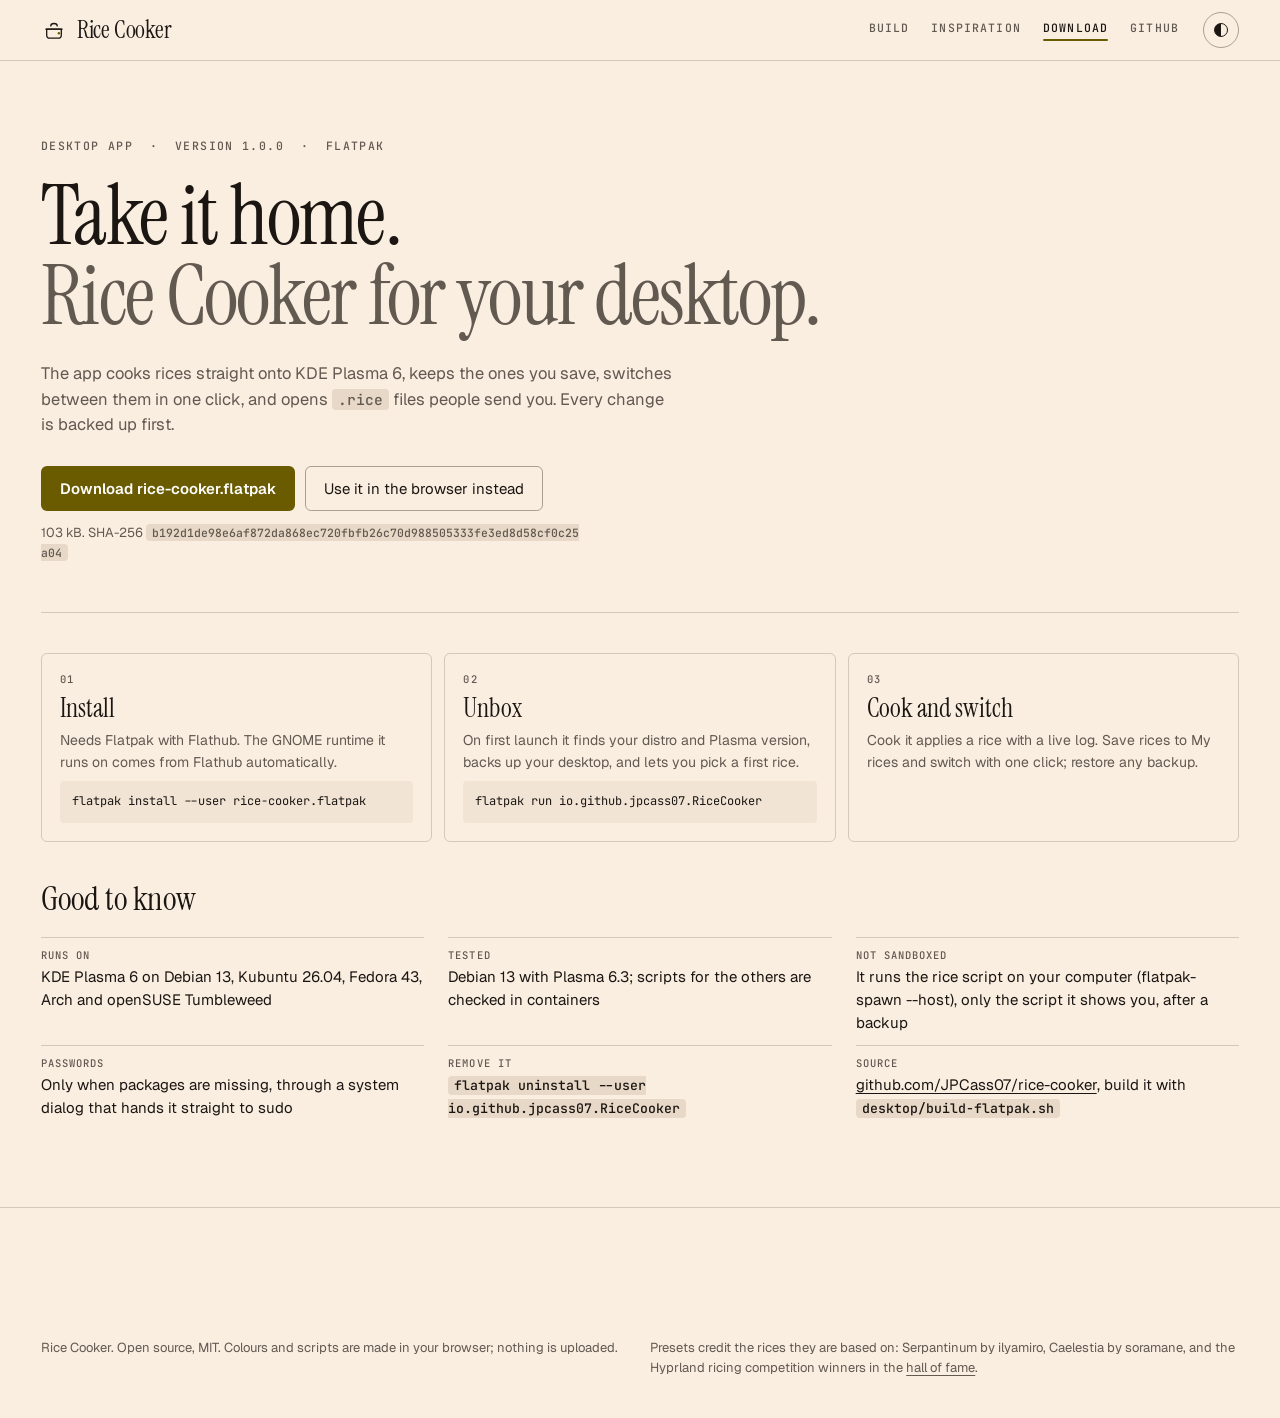
==== commit 264713d2: "Undo asks for the password with a dialog when run from the app, and reports login restore honestly" ====
--- a/download.html
+++ b/download.html
@@ -38,7 +38,7 @@
         <a class="btn primary" href="https://github.com/JPCass07/rice-cooker/releases/latest/download/rice-cooker.flatpak">Download rice-cooker.flatpak</a>
         <a class="btn" href="index.html">Use it in the browser instead</a>
       </div>
-      <p class="cta-note">103 kB. SHA-256 <code class="sha">4f32f76e968e6f532f7d0647063a3ea9231fef0506ff37aa598e712ad99dd0ef</code></p>
+      <p class="cta-note">103 kB. SHA-256 <code class="sha">b192d1de98e6af872da868ec720fbfb26c70d988505333fe3ed8d58cf0c25a04</code></p>
     </div>
   </section>
 
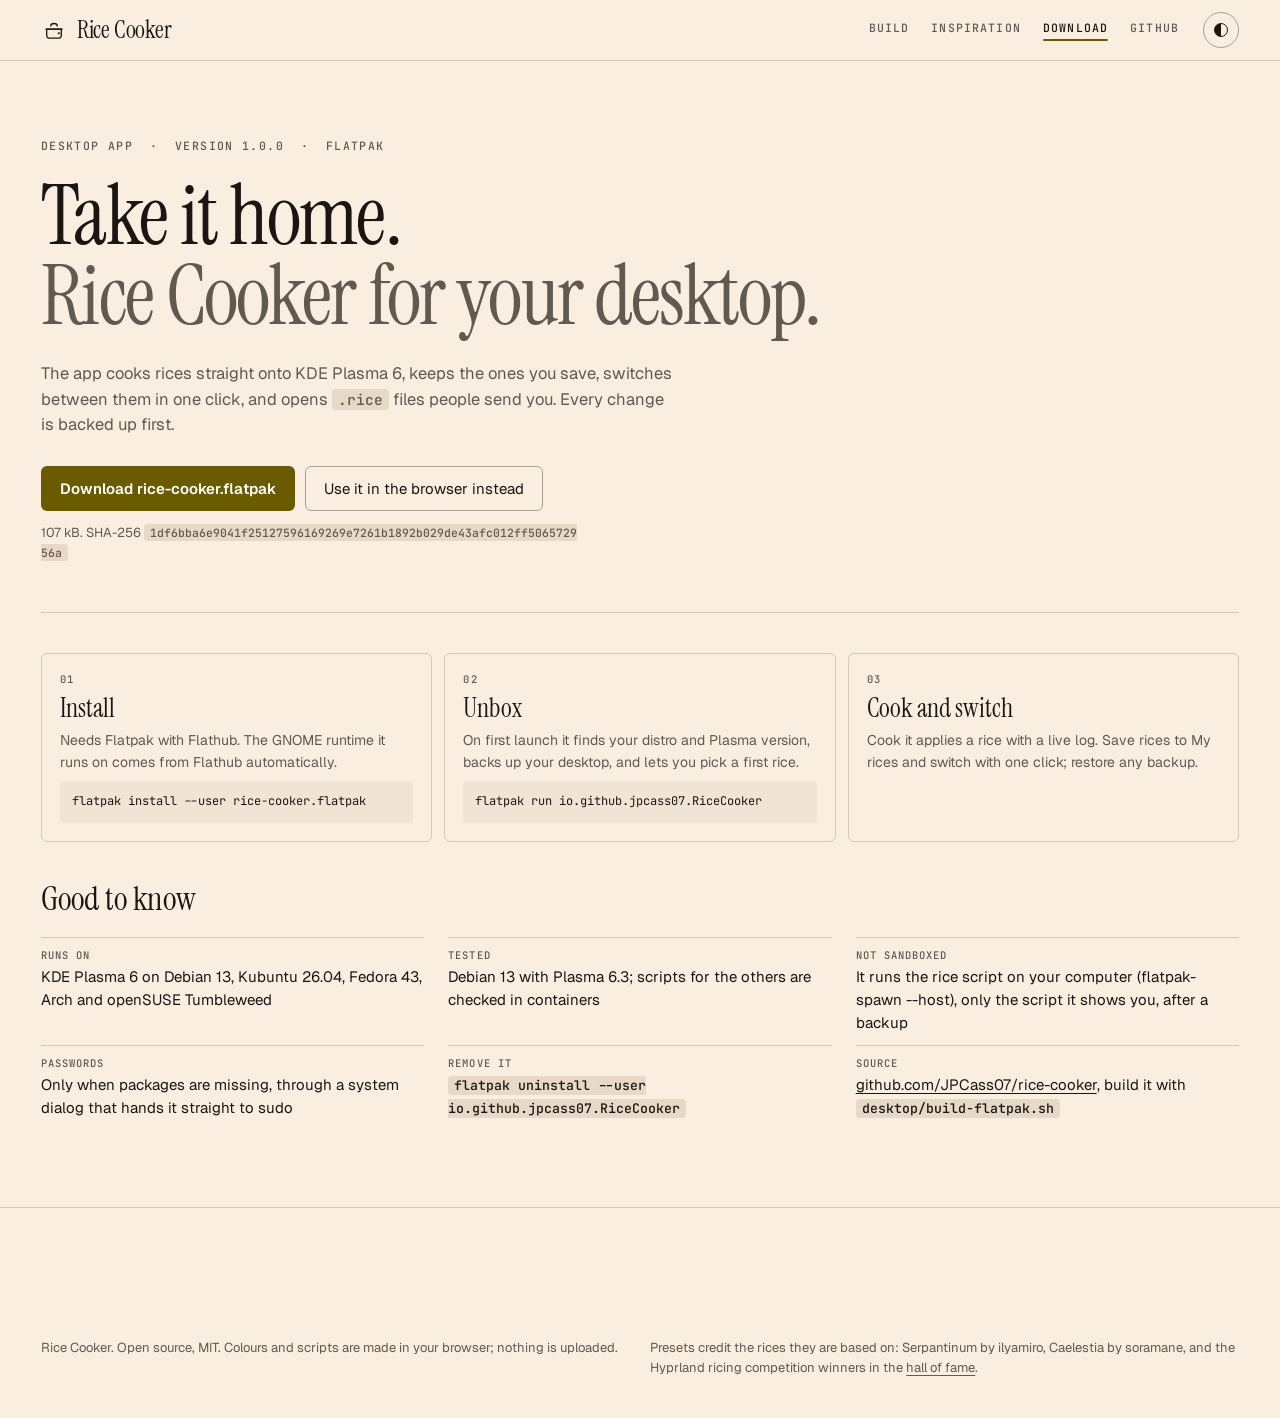
==== commit 1abfb97d: "Rice Cooker Plasma widget so the desktop looks like the preview - New Plasma 6 widget (clock, greeti" ====
--- a/download.html
+++ b/download.html
@@ -38,7 +38,7 @@
         <a class="btn primary" href="https://github.com/JPCass07/rice-cooker/releases/latest/download/rice-cooker.flatpak">Download rice-cooker.flatpak</a>
         <a class="btn" href="index.html">Use it in the browser instead</a>
       </div>
-      <p class="cta-note">103 kB. SHA-256 <code class="sha">b192d1de98e6af872da868ec720fbfb26c70d988505333fe3ed8d58cf0c25a04</code></p>
+      <p class="cta-note">107 kB. SHA-256 <code class="sha">1df6bba6e9041f25127596169269e7261b1892b029de43afc012ff506572956a</code></p>
     </div>
   </section>
 
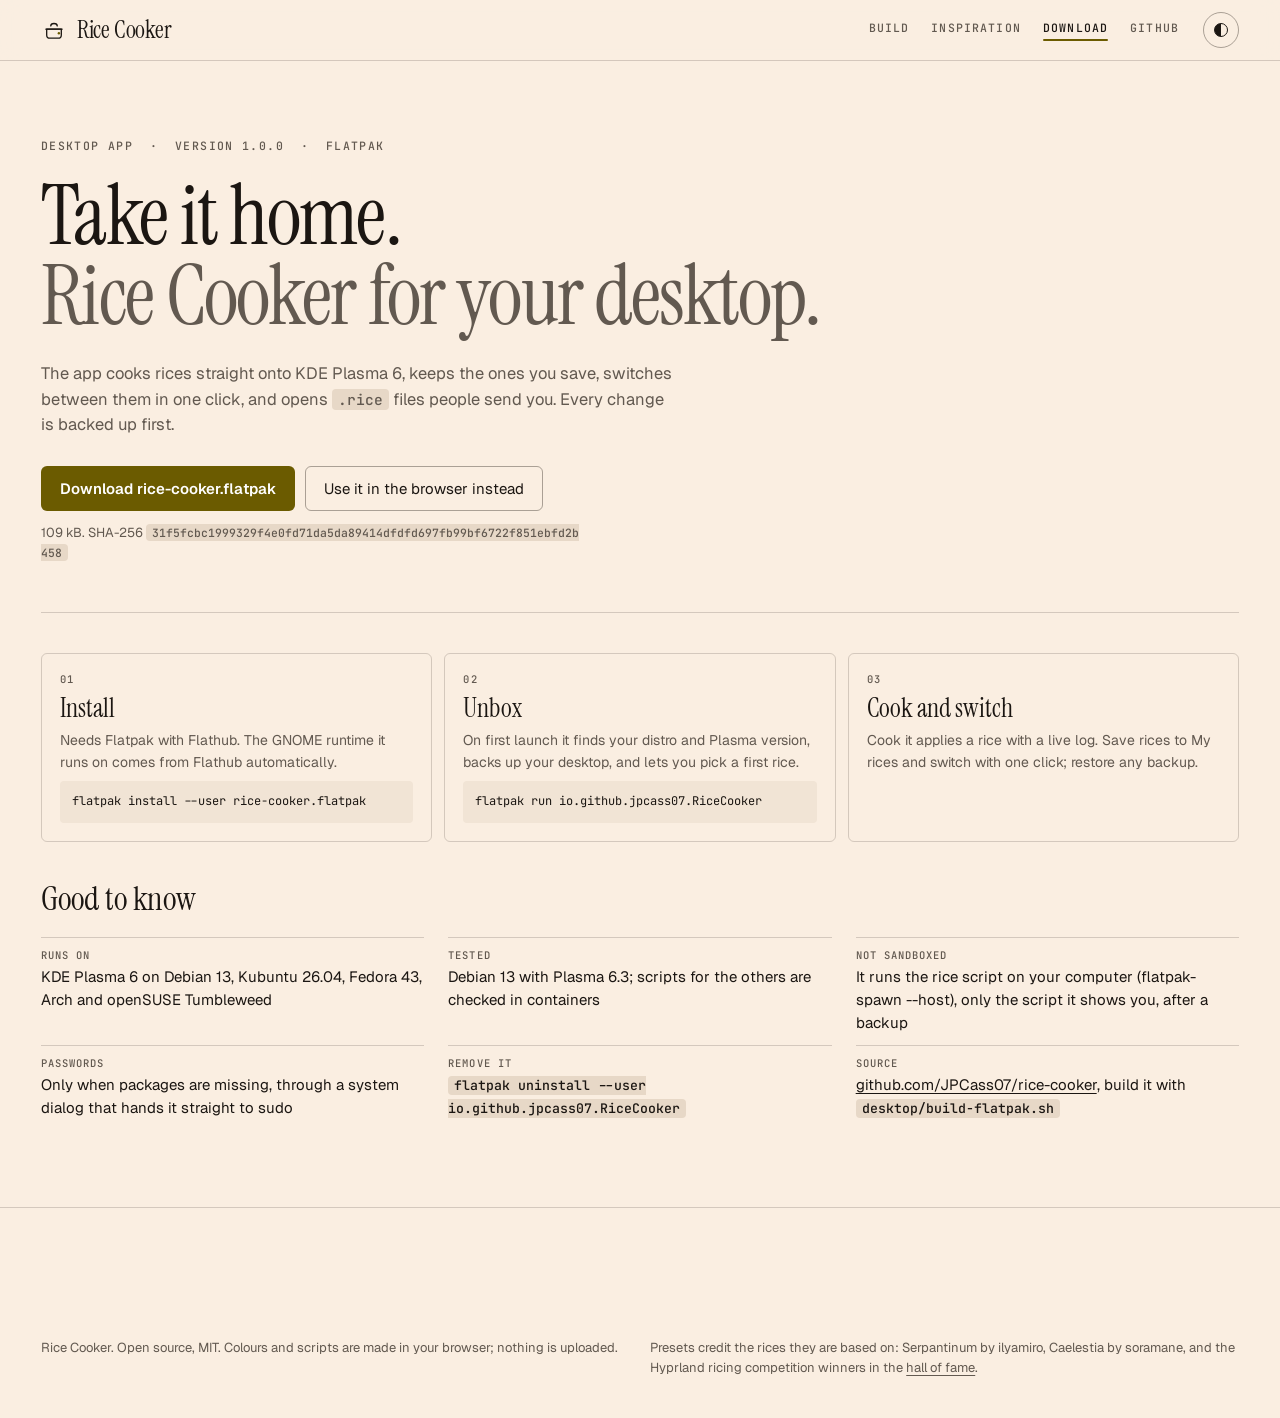
==== commit ddb424a8: "Panel styles, real visualiser and weather card - Panel styles from Panel Colorizer presets (blur, is" ====
--- a/download.html
+++ b/download.html
@@ -38,7 +38,7 @@
         <a class="btn primary" href="https://github.com/JPCass07/rice-cooker/releases/latest/download/rice-cooker.flatpak">Download rice-cooker.flatpak</a>
         <a class="btn" href="index.html">Use it in the browser instead</a>
       </div>
-      <p class="cta-note">107 kB. SHA-256 <code class="sha">1df6bba6e9041f25127596169269e7261b1892b029de43afc012ff506572956a</code></p>
+      <p class="cta-note">109 kB. SHA-256 <code class="sha">31f5fcbc1999329f4e0fd71da5da89414dfdfd697fb99bf6722f851ebfd2b458</code></p>
     </div>
   </section>
 
